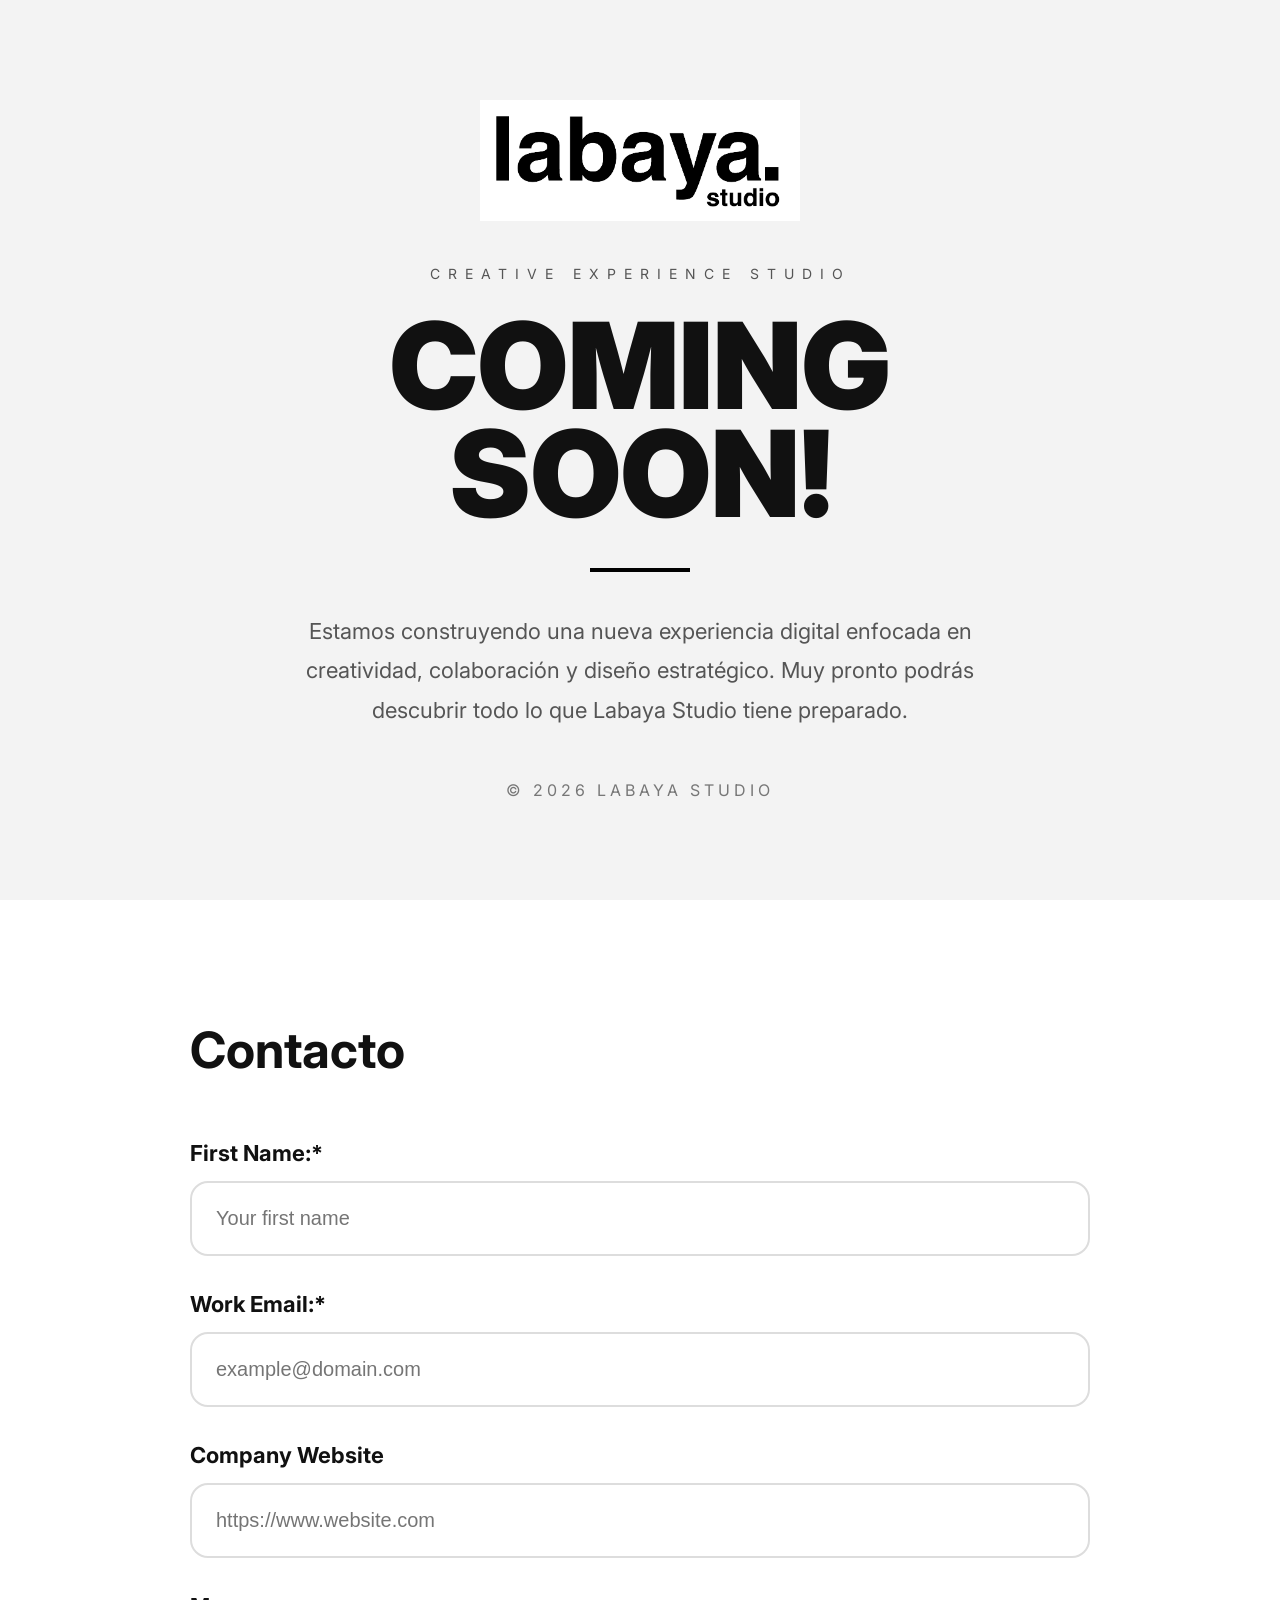
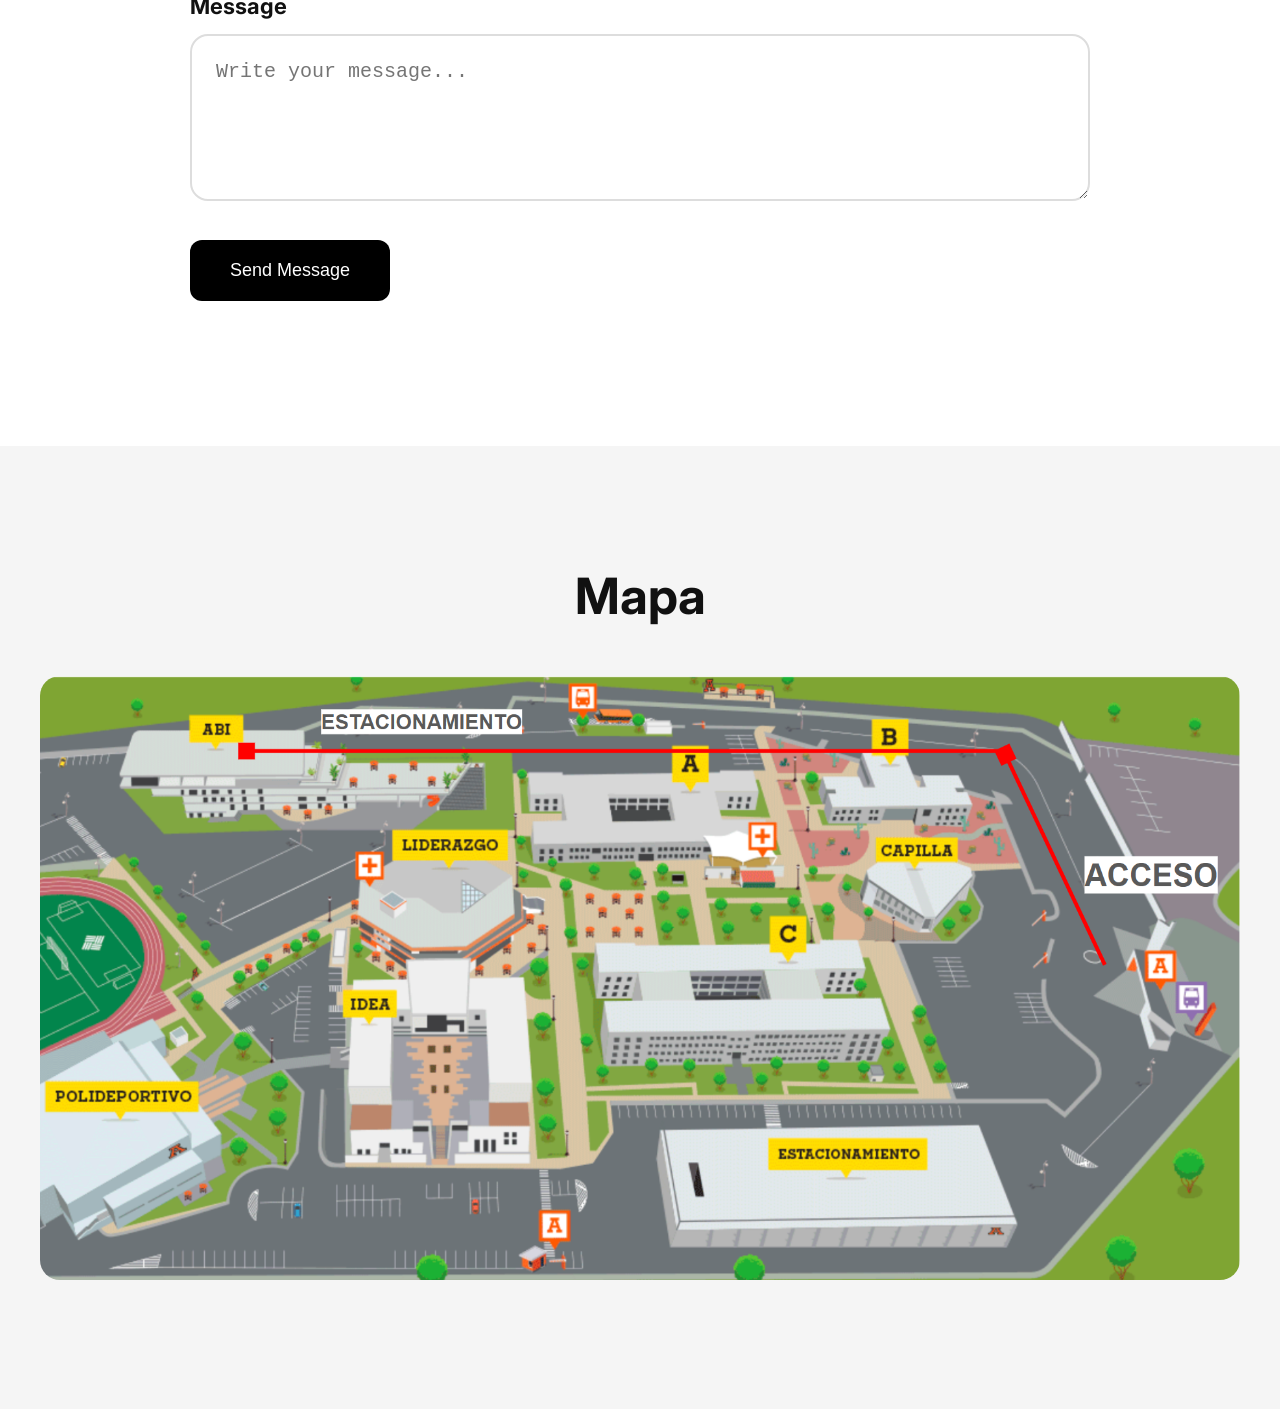
==== labaya/index.html @ 452db678 "Se agrega un nuevo diseño de la pagina de lanzamiento" ====
<!DOCTYPE html>
<html lang="es">
<head>
  <meta charset="UTF-8" />
  <meta name="viewport" content="width=device-width, initial-scale=1.0"/>
  <title>Labaya Studio</title>

  <link rel="stylesheet" href="styles.css"/>
  <link rel="preconnect" href="https://fonts.googleapis.com">
  <link href="https://fonts.googleapis.com/css2?family=Inter:wght@300;400;500;700;900&display=swap" rel="stylesheet">
</head>

<body>

  <!-- SECTION 1 -->
  <section class="hero">

    <div class="hero-content">

      <img src="assets/labayastudio.png" alt="Labaya Studio" class="logo"/>

      <p class="subtitle">
        CREATIVE EXPERIENCE STUDIO
      </p>

      <h1>COMING<br>SOON!</h1>

      <div class="line"></div>

      <p class="description">
        Estamos construyendo una nueva experiencia digital enfocada en creatividad,
        colaboración y diseño estratégico. Muy pronto podrás descubrir todo lo que
        Labaya Studio tiene preparado.
      </p>

      <p class="copyright">
        © 2026 LABAYA STUDIO
      </p>

    </div>

  </section>

  <!-- SECTION 2 -->
  <section class="contact-section">

    <div class="contact-container">

      <h2>Contacto</h2>

      <form id="contactForm">

        <div class="form-group">
          <label>First Name:*</label>
          <input
            type="text"
            name="name"
            placeholder="Your first name"
            required
          />
        </div>

        <div class="form-group">
          <label>Work Email:*</label>
          <input
            type="email"
            name="email"
            placeholder="example@domain.com"
            required
          />
        </div>

        <div class="form-group">
          <label>Company Website</label>
          <input
            type="text"
            name="website"
            placeholder="https://www.website.com"
          />
        </div>

        <div class="form-group">
          <label>Message</label>
          <textarea
            name="message"
            rows="5"
            placeholder="Write your message..."
          ></textarea>
        </div>

        <button type="submit">
          Send Message
        </button>

        <p id="responseMessage"></p>

      </form>

    </div>

  </section>

  <!-- SECTION 3 -->
  <section class="map-section">

    <h2>Mapa</h2>

    <div class="map-container">
      <img
        src="assets/mapalanzamiento.png"
        alt="Mapa"
        id="mapImage"
      />
    </div>

  </section>

  <!-- MODAL -->
  <div class="modal" id="mapModal">

    <span class="close-btn" id="closeModal">&times;</span>

    <img
      class="modal-content"
      id="modalImg"
    />

  </div>

  <script src="script.js"></script>

</body>
</html>
---- labaya/styles.css ----
*{
  margin:0;
  padding:0;
  box-sizing:border-box;
}

body{
  font-family:'Inter',sans-serif;
  background:#f5f5f5;
  color:#111;
}

/* HERO */

.hero{
  min-height:100vh;
  display:flex;
  justify-content:center;
  align-items:center;
  text-align:center;
  padding:40px 20px;
  background:#f3f3f3;
}

.hero-content{
  max-width:900px;
}

.logo{
  width:320px;
  max-width:100%;
  margin-bottom:40px;
}

.subtitle{
  letter-spacing:8px;
  font-size:14px;
  margin-bottom:30px;
  color:#555;
}

.hero h1{
  font-size:120px;
  line-height:0.9;
  font-weight:900;
}

.line{
  width:100px;
  height:4px;
  background:#000;
  margin:40px auto;
}

.description{
  max-width:700px;
  margin:auto;
  font-size:22px;
  line-height:1.8;
  color:#555;
}

.copyright{
  margin-top:50px;
  letter-spacing:4px;
  color:#777;
}

/* CONTACT */

.contact-section{
  padding:120px 20px;
  background:white;
}

.contact-container{
  max-width:900px;
  margin:auto;
}

.contact-container h2{
  font-size:50px;
  margin-bottom:60px;
}

.form-group{
  margin-bottom:35px;
}

.form-group label{
  display:block;
  margin-bottom:15px;
  font-size:22px;
  font-weight:700;
}

.form-group input,
.form-group textarea{
  width:100%;
  padding:24px;
  border:2px solid #ddd;
  border-radius:18px;
  font-size:20px;
  outline:none;
  transition:.3s;
}

.form-group input:focus,
.form-group textarea:focus{
  border-color:#000;
}

button{
  background:#000;
  color:white;
  border:none;
  padding:20px 40px;
  font-size:18px;
  border-radius:12px;
  cursor:pointer;
  transition:.3s;
}

button:hover{
  opacity:.85;
}

#responseMessage{
  margin-top:25px;
  font-weight:600;
}

/* MAP */

.map-section{
  padding:120px 20px;
  text-align:center;
  background:#f5f5f5;
}

.map-section h2{
  font-size:50px;
  margin-bottom:50px;
}

.map-container img{
  width:100%;
  max-width:1200px;
  border-radius:20px;
  cursor:pointer;
  transition:.3s;
}

.map-container img:hover{
  transform:scale(1.01);
}

/* MODAL */

.modal{
  display:none;
  position:fixed;
  z-index:999;
  padding-top:40px;
  left:0;
  top:0;
  width:100%;
  height:100%;
  background:rgba(0,0,0,.95);
}

.modal-content{
  margin:auto;
  display:block;
  width:90%;
  max-width:1500px;
  border-radius:10px;
}

.close-btn{
  position:absolute;
  top:20px;
  right:40px;
  color:white;
  font-size:50px;
  cursor:pointer;
}

/* RESPONSIVE */

@media(max-width:768px){

  .hero h1{
    font-size:70px;
  }

  .description{
    font-size:18px;
  }

  .contact-container h2,
  .map-section h2{
    font-size:38px;
  }

  .form-group label{
    font-size:18px;
  }

  .form-group input,
  .form-group textarea{
    font-size:16px;
    padding:18px;
  }

}
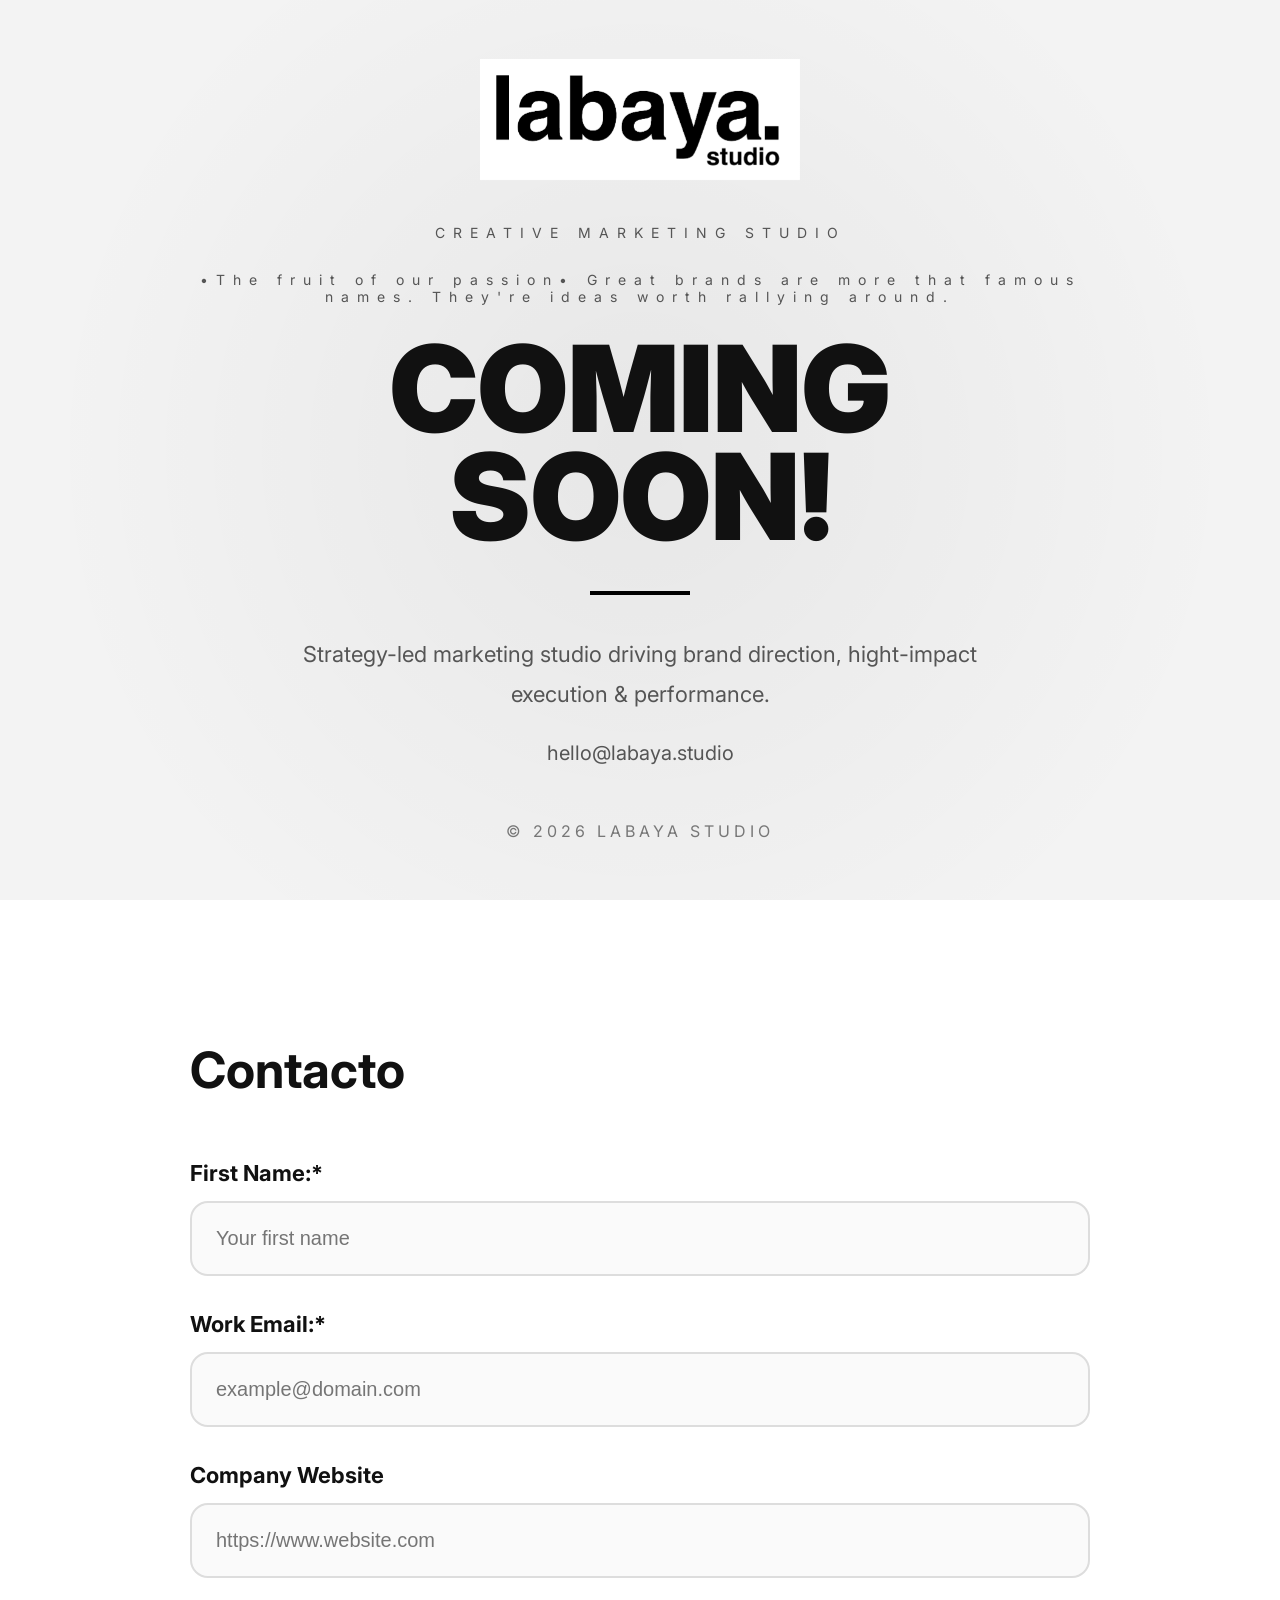
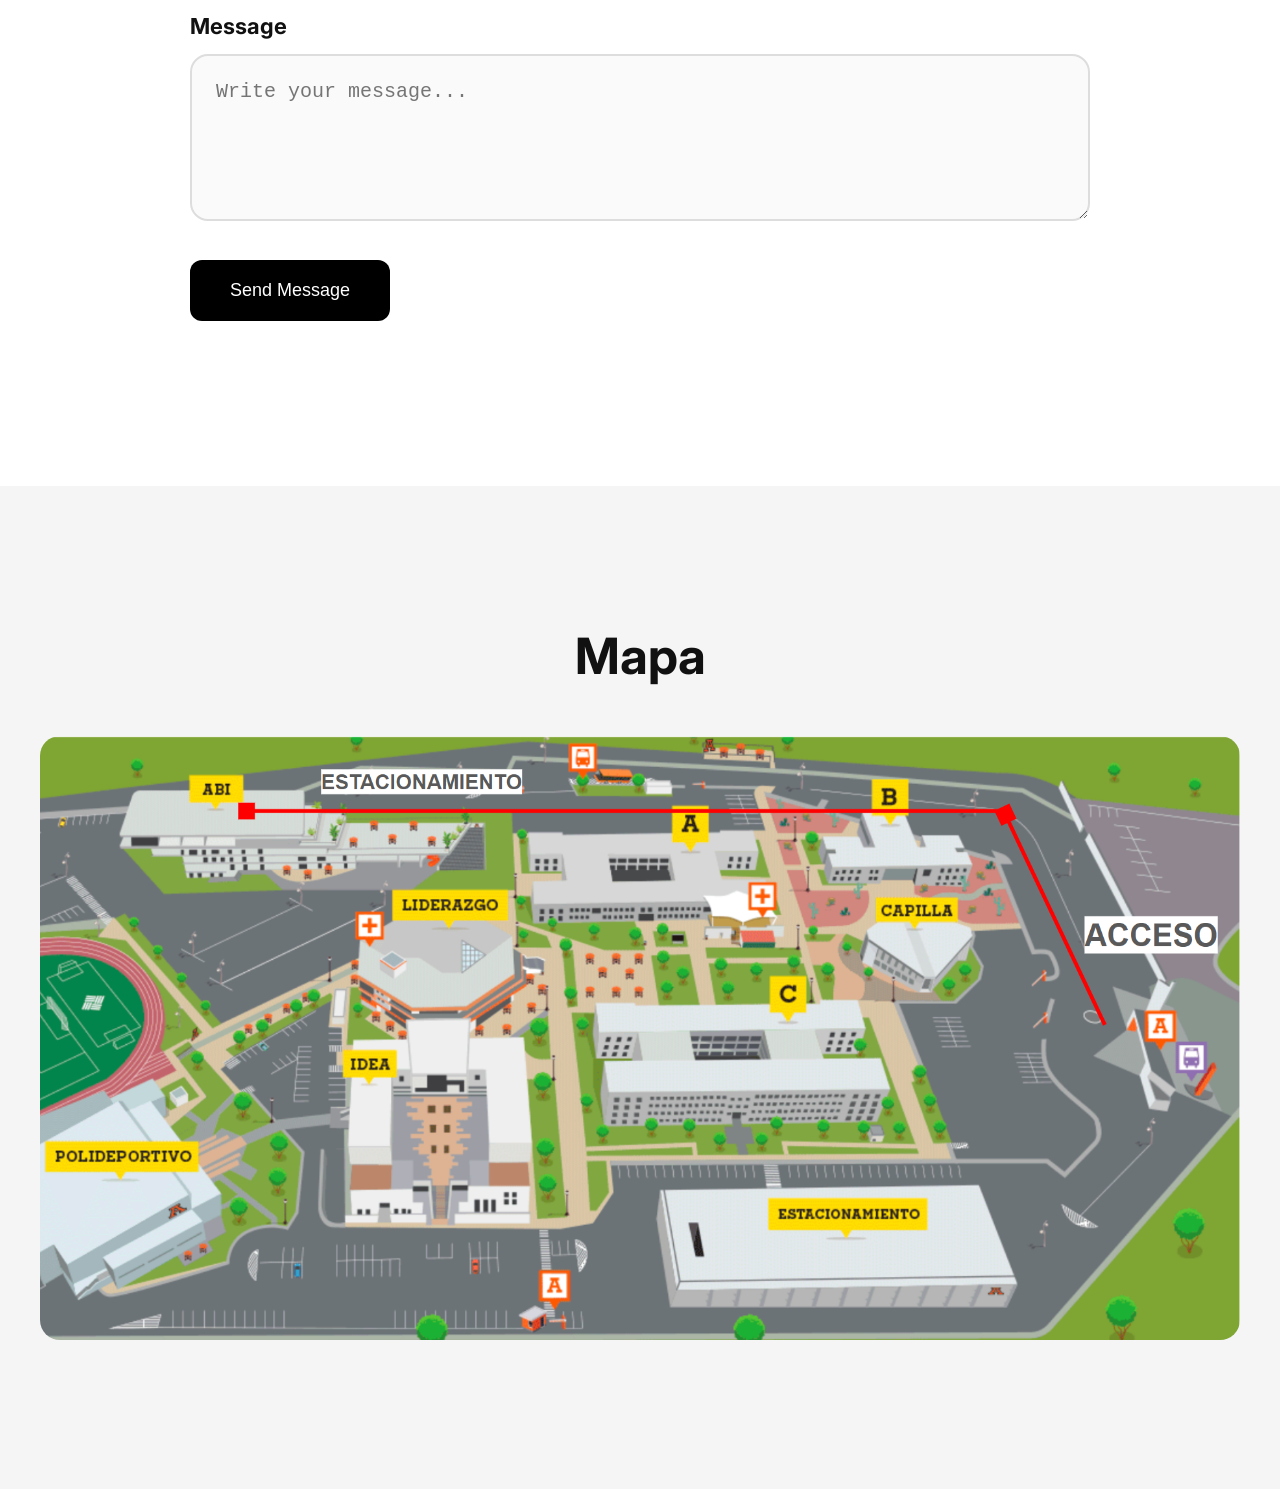
==== commit 39c07f35: "se agregan efectos de scroll" ====
--- a/labaya/index.html
+++ b/labaya/index.html
@@ -15,12 +15,17 @@
   <!-- SECTION 1 -->
   <section class="hero">
 
-    <div class="hero-content">
+    <div class="hero-content reveal">
 
       <img src="assets/labayastudio.png" alt="Labaya Studio" class="logo"/>
 
       <p class="subtitle">
-        CREATIVE EXPERIENCE STUDIO
+        CREATIVE MARKETING STUDIO
+      </p>
+
+      <p class="subtitle">
+        •The fruit of our passion•
+Great brands are more that famous names. They're ideas worth rallying around.
       </p>
 
       <h1>COMING<br>SOON!</h1>
@@ -28,10 +33,12 @@
       <div class="line"></div>
 
       <p class="description">
-        Estamos construyendo una nueva experiencia digital enfocada en creatividad,
-        colaboración y diseño estratégico. Muy pronto podrás descubrir todo lo que
-        Labaya Studio tiene preparado.
+        Strategy-led marketing studio driving brand direction, hight-impact execution & performance. 
       </p>
+
+      <p class="email description">
+        hello@labaya.studio
+      </p>  
 
       <p class="copyright">
         © 2026 LABAYA STUDIO
@@ -44,7 +51,7 @@
   <!-- SECTION 2 -->
   <section class="contact-section">
 
-    <div class="contact-container">
+    <div class="contact-container fade-left">
 
       <h2>Contacto</h2>
 
@@ -105,7 +112,7 @@
 
     <h2>Mapa</h2>
 
-    <div class="map-container">
+    <div class="map-container reveal">
       <img
         src="assets/mapalanzamiento.png"
         alt="Mapa"
@@ -116,7 +123,7 @@
   </section>
 
   <!-- MODAL -->
-  <div class="modal" id="mapModal">
+  <div class="modal map-container zoom-in" id="mapModal">
 
     <span class="close-btn" id="closeModal">&times;</span>
 
--- a/labaya/styles.css
+++ b/labaya/styles.css
@@ -4,10 +4,63 @@
   box-sizing:border-box;
 }
 
+html{
+  scroll-behavior:smooth;
+}
+
 body{
   font-family:'Inter',sans-serif;
   background:#f5f5f5;
   color:#111;
+  overflow-x:hidden;
+}
+
+/* ANIMATIONS */
+
+.reveal{
+  opacity:0;
+  transform:translateY(80px);
+  transition:
+    opacity 1.2s ease,
+    transform 1.2s ease;
+}
+
+.reveal.active{
+  opacity:1;
+  transform:translateY(0);
+}
+
+.fade-left{
+  opacity:0;
+  transform:translateX(-100px);
+  transition:all 1.2s ease;
+}
+
+.fade-left.active{
+  opacity:1;
+  transform:translateX(0);
+}
+
+.fade-right{
+  opacity:0;
+  transform:translateX(100px);
+  transition:all 1.2s ease;
+}
+
+.fade-right.active{
+  opacity:1;
+  transform:translateX(0);
+}
+
+.zoom-in{
+  opacity:0;
+  transform:scale(.8);
+  transition:all 1.2s ease;
+}
+
+.zoom-in.active{
+  opacity:1;
+  transform:scale(1);
 }
 
 /* HERO */
@@ -20,16 +73,63 @@
   text-align:center;
   padding:40px 20px;
   background:#f3f3f3;
+  position:relative;
+  overflow:hidden;
+}
+
+.hero::before{
+  content:"";
+  position:absolute;
+  width:1200px;
+  height:1200px;
+  background:radial-gradient(circle, rgba(0,0,0,.05) 0%, transparent 70%);
+  animation:pulse 8s infinite;
+}
+
+@keyframes pulse{
+
+  0%{
+    transform:scale(1);
+    opacity:.5;
+  }
+
+  50%{
+    transform:scale(1.1);
+    opacity:.8;
+  }
+
+  100%{
+    transform:scale(1);
+    opacity:.5;
+  }
+
 }
 
 .hero-content{
   max-width:900px;
+  position:relative;
+  z-index:2;
 }
 
 .logo{
   width:320px;
   max-width:100%;
   margin-bottom:40px;
+  animation:logoEntrance 1.5s ease forwards;
+}
+
+@keyframes logoEntrance{
+
+  0%{
+    opacity:0;
+    transform:translateY(-60px) scale(.9);
+  }
+
+  100%{
+    opacity:1;
+    transform:translateY(0) scale(1);
+  }
+
 }
 
 .subtitle{
@@ -37,12 +137,18 @@
   font-size:14px;
   margin-bottom:30px;
   color:#555;
+  opacity:0;
+  animation:fadeUp 1s ease forwards;
+  animation-delay:.5s;
 }
 
 .hero h1{
   font-size:120px;
   line-height:0.9;
   font-weight:900;
+  opacity:0;
+  animation:fadeUp 1s ease forwards;
+  animation-delay:.8s;
 }
 
 .line{
@@ -50,6 +156,9 @@
   height:4px;
   background:#000;
   margin:40px auto;
+  opacity:0;
+  animation:fadeUp 1s ease forwards;
+  animation-delay:1.1s;
 }
 
 .description{
@@ -58,18 +167,38 @@
   font-size:22px;
   line-height:1.8;
   color:#555;
+  opacity:0;
+  animation:fadeUp 1s ease forwards;
+  animation-delay:1.4s;
 }
 
 .copyright{
   margin-top:50px;
   letter-spacing:4px;
   color:#777;
+  opacity:0;
+  animation:fadeUp 1s ease forwards;
+  animation-delay:1.7s;
+}
+
+@keyframes fadeUp{
+
+  from{
+    opacity:0;
+    transform:translateY(40px);
+  }
+
+  to{
+    opacity:1;
+    transform:translateY(0);
+  }
+
 }
 
 /* CONTACT */
 
 .contact-section{
-  padding:120px 20px;
+  padding:140px 20px;
   background:white;
 }
 
@@ -102,12 +231,16 @@
   border-radius:18px;
   font-size:20px;
   outline:none;
-  transition:.3s;
+  transition:.4s ease;
+  background:#fafafa;
 }
 
 .form-group input:focus,
 .form-group textarea:focus{
   border-color:#000;
+  background:white;
+  transform:translateY(-2px);
+  box-shadow:0 10px 30px rgba(0,0,0,.08);
 }
 
 button{
@@ -118,11 +251,12 @@
   font-size:18px;
   border-radius:12px;
   cursor:pointer;
-  transition:.3s;
+  transition:.4s ease;
 }
 
 button:hover{
-  opacity:.85;
+  transform:translateY(-4px);
+  box-shadow:0 15px 35px rgba(0,0,0,.2);
 }
 
 #responseMessage{
@@ -130,10 +264,16 @@
   font-weight:600;
 }
 
+.email {
+  margin-top:20px;
+  font-size:20px;
+  color:#555;
+}
+
 /* MAP */
 
 .map-section{
-  padding:120px 20px;
+  padding:140px 20px;
   text-align:center;
   background:#f5f5f5;
 }
@@ -141,6 +281,11 @@
 .map-section h2{
   font-size:50px;
   margin-bottom:50px;
+}
+
+.map-container{
+  overflow:hidden;
+  border-radius:20px;
 }
 
 .map-container img{
@@ -148,11 +293,14 @@
   max-width:1200px;
   border-radius:20px;
   cursor:pointer;
-  transition:.3s;
+  transition:
+    transform .6s ease,
+    filter .6s ease;
 }
 
 .map-container img:hover{
-  transform:scale(1.01);
+  transform:scale(1.04);
+  filter:brightness(1.05);
 }
 
 /* MODAL */
@@ -167,6 +315,19 @@
   width:100%;
   height:100%;
   background:rgba(0,0,0,.95);
+  animation:fadeModal .4s ease;
+}
+
+@keyframes fadeModal{
+
+  from{
+    opacity:0;
+  }
+
+  to{
+    opacity:1;
+  }
+
 }
 
 .modal-content{
@@ -175,6 +336,19 @@
   width:90%;
   max-width:1500px;
   border-radius:10px;
+  animation:zoomModal .4s ease;
+}
+
+@keyframes zoomModal{
+
+  from{
+    transform:scale(.8);
+  }
+
+  to{
+    transform:scale(1);
+  }
+
 }
 
 .close-btn{
@@ -184,6 +358,11 @@
   color:white;
   font-size:50px;
   cursor:pointer;
+  transition:.3s;
+}
+
+.close-btn:hover{
+  transform:rotate(90deg);
 }
 
 /* RESPONSIVE */
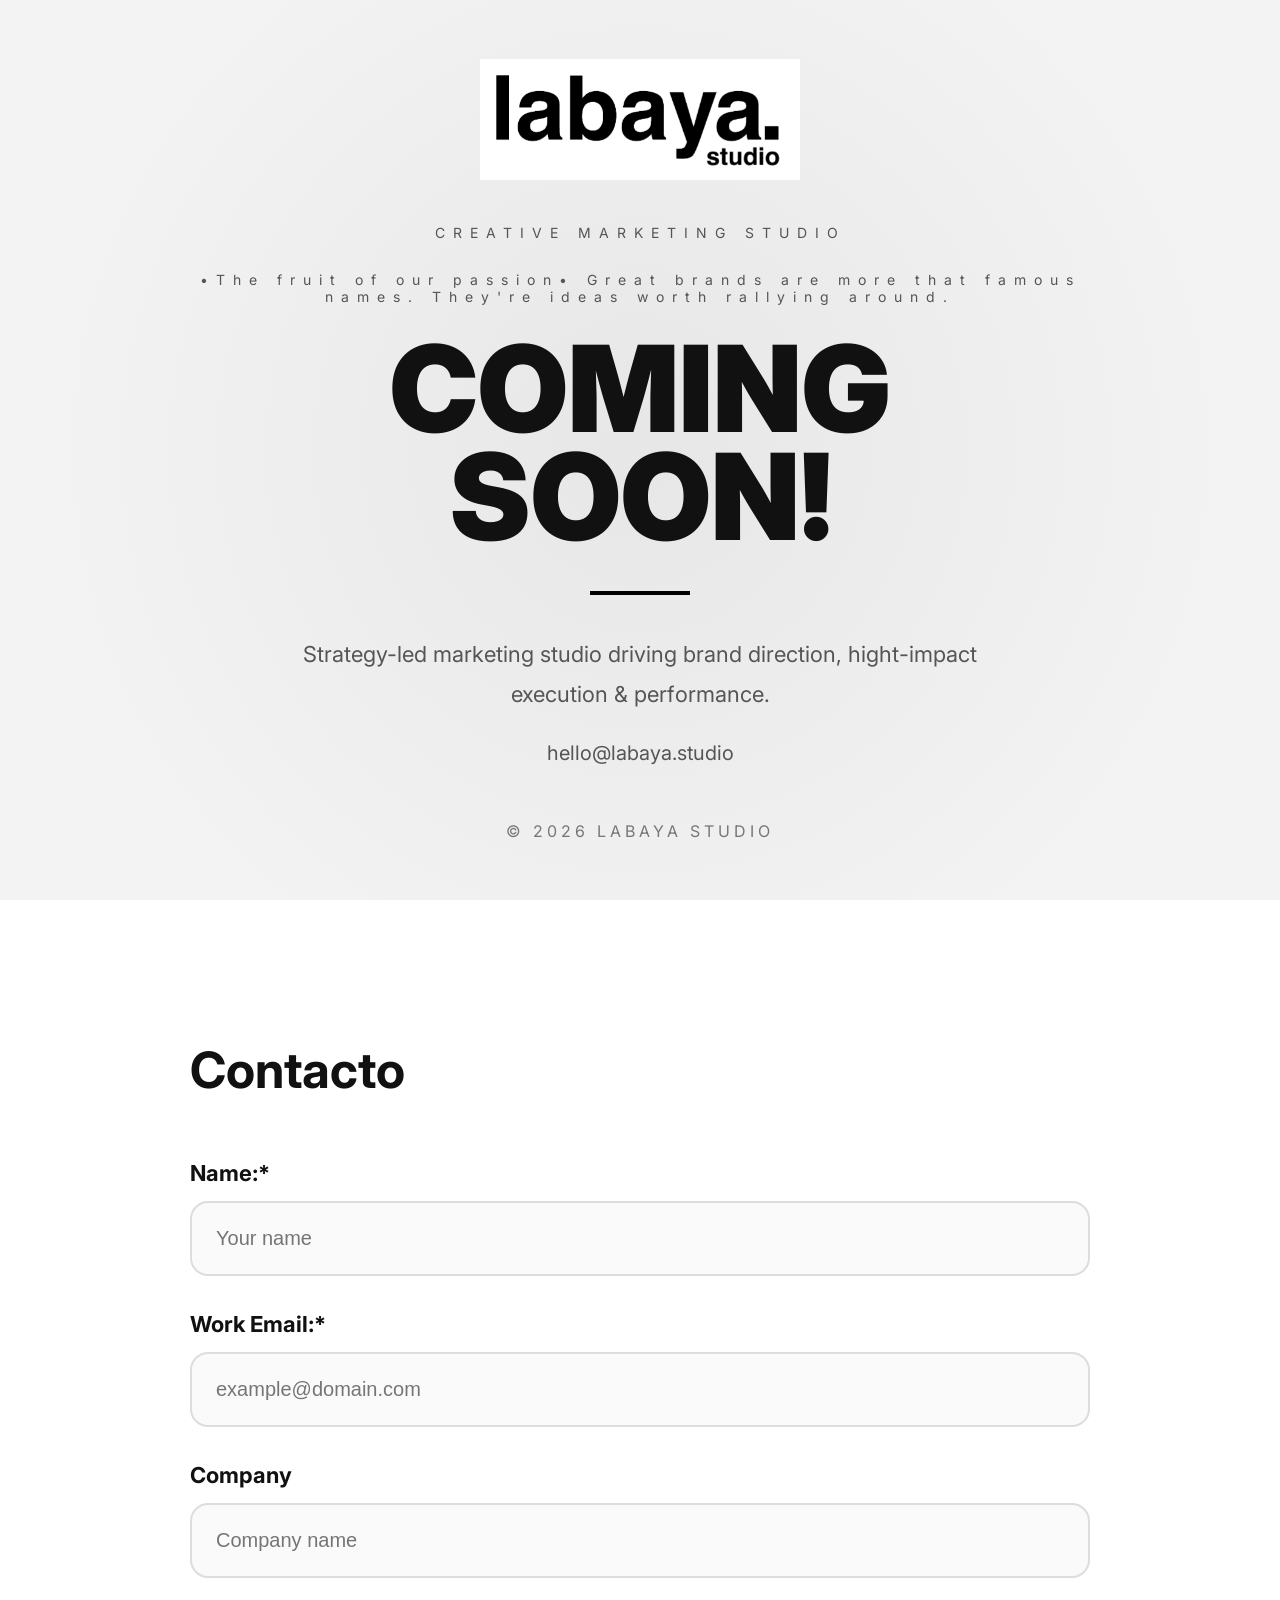
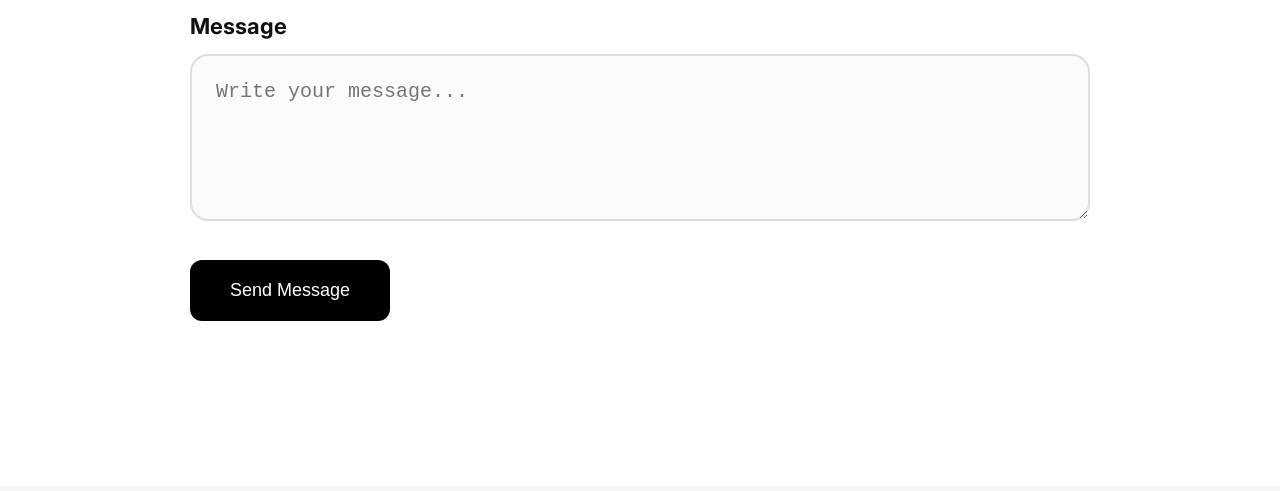
==== commit 405a5d7a: "se quita laseccion de mapa" ====
--- a/labaya/index.html
+++ b/labaya/index.html
@@ -5,6 +5,7 @@
   <meta name="viewport" content="width=device-width, initial-scale=1.0"/>
   <title>Labaya Studio</title>
 
+  <link rel="icon" href="assets/lbstudio.png" type="image/png" sizes="any">
   <link rel="stylesheet" href="styles.css"/>
   <link rel="preconnect" href="https://fonts.googleapis.com">
   <link href="https://fonts.googleapis.com/css2?family=Inter:wght@300;400;500;700;900&display=swap" rel="stylesheet">
@@ -58,11 +59,11 @@
       <form id="contactForm">
 
         <div class="form-group">
-          <label>First Name:*</label>
+          <label>Name:*</label>
           <input
             type="text"
             name="name"
-            placeholder="Your first name"
+            placeholder="Your name"
             required
           />
         </div>
@@ -78,11 +79,11 @@
         </div>
 
         <div class="form-group">
-          <label>Company Website</label>
+          <label>Company</label>
           <input
             type="text"
             name="website"
-            placeholder="https://www.website.com"
+            placeholder="Company name"
           />
         </div>
 
@@ -107,33 +108,6 @@
 
   </section>
 
-  <!-- SECTION 3 -->
-  <section class="map-section">
-
-    <h2>Mapa</h2>
-
-    <div class="map-container reveal">
-      <img
-        src="assets/mapalanzamiento.png"
-        alt="Mapa"
-        id="mapImage"
-      />
-    </div>
-
-  </section>
-
-  <!-- MODAL -->
-  <div class="modal map-container zoom-in" id="mapModal">
-
-    <span class="close-btn" id="closeModal">&times;</span>
-
-    <img
-      class="modal-content"
-      id="modalImg"
-    />
-
-  </div>
-
   <script src="script.js"></script>
 
 </body>
